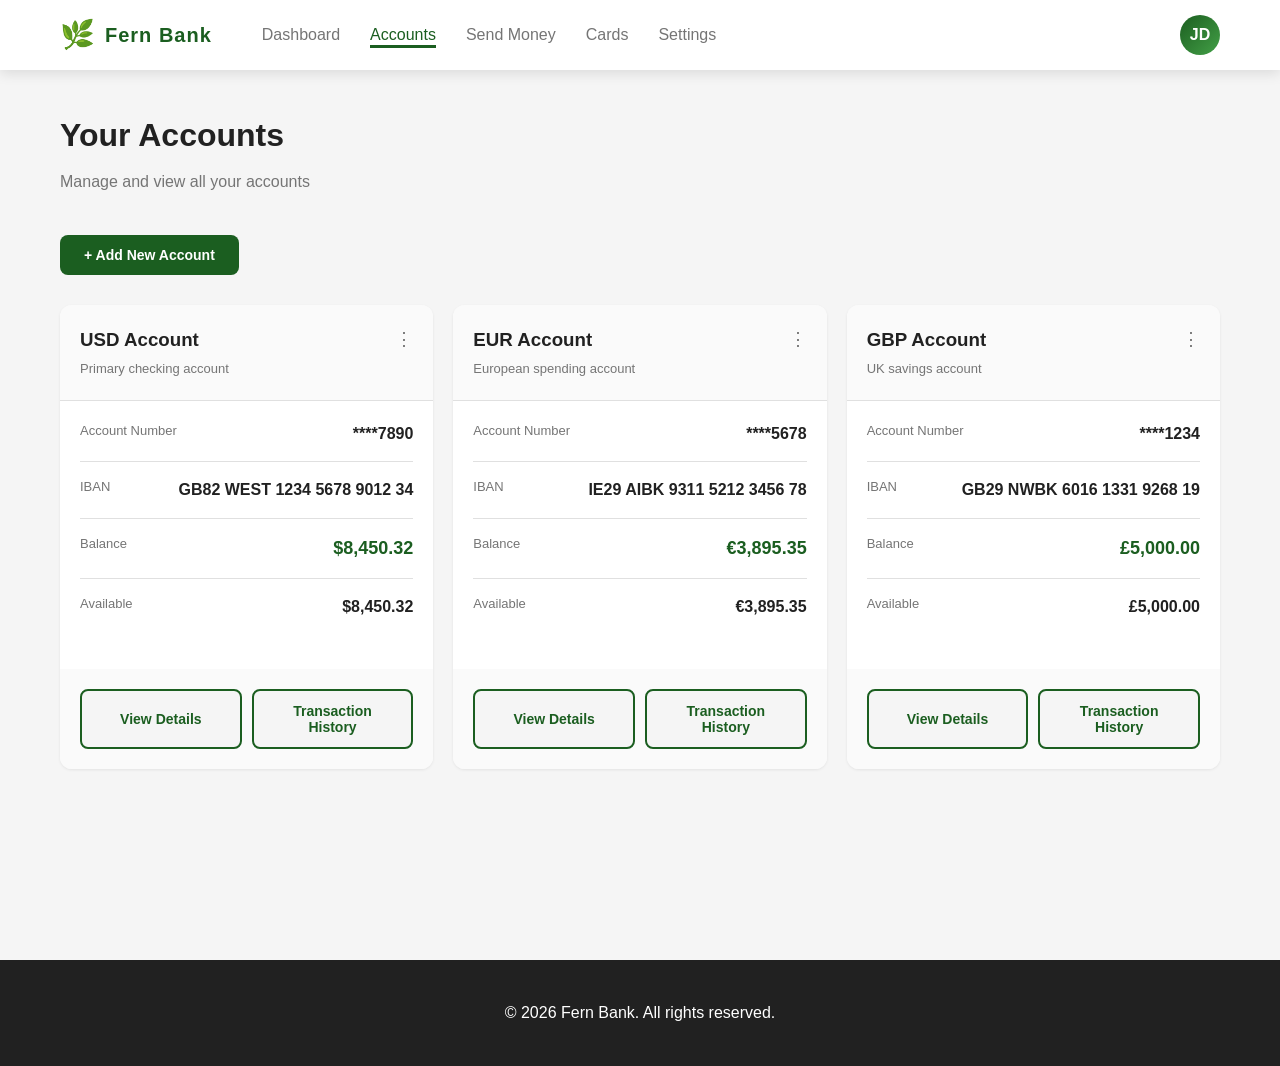
==== website/accounts.html @ 04ccd869 "Add Fern Bank website - modern banking UI inspired by Revolut - Create complete Fern Bank website wi" ====
<!DOCTYPE html>
<html lang="en">
<head>
    <meta charset="UTF-8">
    <meta name="viewport" content="width=device-width, initial-scale=1.0">
    <title>Accounts - Fern Bank</title>
    <link rel="stylesheet" href="css/styles.css">
    <link rel="stylesheet" href="css/responsive.css">
</head>
<body>
    <!-- Navigation -->
    <nav class="navbar">
        <div class="navbar-container">
            <div class="logo">
                <span class="logo-icon">🌿</span>
                <span class="logo-text">Fern Bank</span>
            </div>
            <ul class="nav-links">
                <li><a href="index.html">Dashboard</a></li>
                <li><a href="accounts.html" class="active">Accounts</a></li>
                <li><a href="transfer.html">Send Money</a></li>
                <li><a href="cards.html">Cards</a></li>
                <li><a href="settings.html">Settings</a></li>
            </ul>
            <div class="nav-user">
                <div class="user-avatar">JD</div>
            </div>
        </div>
    </nav>

    <!-- Main Content -->
    <main class="main-content">
        <div class="container">
            <section class="header-section">
                <h1>Your Accounts</h1>
                <p class="subtitle">Manage and view all your accounts</p>
            </section>

            <!-- Add Account Button -->
            <section class="action-section">
                <button class="btn btn-primary" id="addAccountBtn">+ Add New Account</button>
            </section>

            <!-- Accounts Grid -->
            <section class="accounts-detailed">
                <div class="account-card-detailed">
                    <div class="account-card-header">
                        <div class="account-info">
                            <h3>USD Account</h3>
                            <p class="account-desc">Primary checking account</p>
                        </div>
                        <span class="account-menu">⋮</span>
                    </div>
                    
                    <div class="account-card-body">
                        <div class="info-row">
                            <span class="label">Account Number</span>
                            <span class="value">****7890</span>
                        </div>
                        <div class="info-row">
                            <span class="label">IBAN</span>
                            <span class="value">GB82 WEST 1234 5678 9012 34</span>
                        </div>
                        <div class="info-row">
                            <span class="label">Balance</span>
                            <span class="value amount">$8,450.32</span>
                        </div>
                        <div class="info-row">
                            <span class="label">Available</span>
                            <span class="value">$8,450.32</span>
                        </div>
                    </div>

                    <div class="account-card-actions">
                        <button class="btn btn-secondary">View Details</button>
                        <button class="btn btn-secondary">Transaction History</button>
                    </div>
                </div>

                <div class="account-card-detailed">
                    <div class="account-card-header">
                        <div class="account-info">
                            <h3>EUR Account</h3>
                            <p class="account-desc">European spending account</p>
                        </div>
                        <span class="account-menu">⋮</span>
                    </div>
                    
                    <div class="account-card-body">
                        <div class="info-row">
                            <span class="label">Account Number</span>
                            <span class="value">****5678</span>
                        </div>
                        <div class="info-row">
                            <span class="label">IBAN</span>
                            <span class="value">IE29 AIBK 9311 5212 3456 78</span>
                        </div>
                        <div class="info-row">
                            <span class="label">Balance</span>
                            <span class="value amount">€3,895.35</span>
                        </div>
                        <div class="info-row">
                            <span class="label">Available</span>
                            <span class="value">€3,895.35</span>
                        </div>
                    </div>

                    <div class="account-card-actions">
                        <button class="btn btn-secondary">View Details</button>
                        <button class="btn btn-secondary">Transaction History</button>
                    </div>
                </div>

                <div class="account-card-detailed">
                    <div class="account-card-header">
                        <div class="account-info">
                            <h3>GBP Account</h3>
                            <p class="account-desc">UK savings account</p>
                        </div>
                        <span class="account-menu">⋮</span>
                    </div>
                    
                    <div class="account-card-body">
                        <div class="info-row">
                            <span class="label">Account Number</span>
                            <span class="value">****1234</span>
                        </div>
                        <div class="info-row">
                            <span class="label">IBAN</span>
                            <span class="value">GB29 NWBK 6016 1331 9268 19</span>
                        </div>
                        <div class="info-row">
                            <span class="label">Balance</span>
                            <span class="value amount">£5,000.00</span>
                        </div>
                        <div class="info-row">
                            <span class="label">Available</span>
                            <span class="value">£5,000.00</span>
                        </div>
                    </div>

                    <div class="account-card-actions">
                        <button class="btn btn-secondary">View Details</button>
                        <button class="btn btn-secondary">Transaction History</button>
                    </div>
                </div>
            </section>
        </div>
    </main>

    <!-- Footer -->
    <footer class="footer">
        <div class="footer-content">
            <p>&copy; 2026 Fern Bank. All rights reserved.</p>
        </div>
    </footer>

    <script src="js/main.js"></script>
</body>
</html>
---- website/css/styles.css ----
/* ============================================
   FERN BANK - MAIN STYLESHEET
   ============================================ */

:root {
    --primary-color: #1B5E20;
    --primary-dark: #0D3817;
    --primary-light: #43A047;
    --secondary-color: #FFC107;
    --background-color: #F5F5F5;
    --surface-color: #FFFFFF;
    --text-primary: #212121;
    --text-secondary: #757575;
    --border-color: #E0E0E0;
    --success-color: #4CAF50;
    --danger-color: #F44336;
    --warning-color: #FF9800;
    --shadow-sm: 0 1px 3px rgba(0, 0, 0, 0.08);
    --shadow-md: 0 4px 12px rgba(0, 0, 0, 0.1);
    --shadow-lg: 0 8px 24px rgba(0, 0, 0, 0.12);
    --transition: all 0.3s ease;
}

* {
    margin: 0;
    padding: 0;
    box-sizing: border-box;
}

body {
    font-family: -apple-system, BlinkMacSystemFont, 'Segoe UI', Roboto, Oxygen, Ubuntu, Cantarell, sans-serif;
    background-color: var(--background-color);
    color: var(--text-primary);
    line-height: 1.6;
}

/* ============================================
   NAVIGATION
   ============================================ */

.navbar {
    background-color: var(--surface-color);
    box-shadow: var(--shadow-md);
    position: sticky;
    top: 0;
    z-index: 100;
}

.navbar-container {
    max-width: 1200px;
    margin: 0 auto;
    padding: 0 20px;
    display: flex;
    align-items: center;
    justify-content: space-between;
    height: 70px;
}

.logo {
    display: flex;
    align-items: center;
    gap: 10px;
    text-decoration: none;
    color: var(--primary-color);
    font-weight: bold;
    font-size: 20px;
}

.logo-icon {
    font-size: 28px;
}

.logo-text {
    letter-spacing: 1px;
}

.nav-links {
    display: flex;
    list-style: none;
    gap: 30px;
    flex: 1;
    margin-left: 50px;
}

.nav-links a {
    text-decoration: none;
    color: var(--text-secondary);
    font-weight: 500;
    transition: var(--transition);
    position: relative;
    padding-bottom: 5px;
}

.nav-links a:hover,
.nav-links a.active {
    color: var(--primary-color);
}

.nav-links a.active::after {
    content: '';
    position: absolute;
    bottom: 0;
    left: 0;
    right: 0;
    height: 3px;
    background-color: var(--primary-color);
}

.nav-user {
    display: flex;
    align-items: center;
    gap: 15px;
    margin-left: auto;
}

.user-avatar {
    width: 40px;
    height: 40px;
    border-radius: 50%;
    background: linear-gradient(135deg, var(--primary-color), var(--primary-light));
    display: flex;
    align-items: center;
    justify-content: center;
    color: white;
    font-weight: bold;
    cursor: pointer;
    transition: var(--transition);
}

.user-avatar:hover {
    transform: scale(1.05);
    box-shadow: var(--shadow-md);
}

.user-menu {
    display: none;
}

/* ============================================
   MAIN CONTENT
   ============================================ */

.main-content {
    flex: 1;
    min-height: calc(100vh - 70px);
}

.container {
    max-width: 1200px;
    margin: 0 auto;
    padding: 40px 20px;
}

/* ============================================
   HEADER SECTION
   ============================================ */

.header-section {
    margin-bottom: 40px;
}

.header-section h1 {
    font-size: 32px;
    margin-bottom: 8px;
    color: var(--text-primary);
}

.header-section .subtitle {
    font-size: 16px;
    color: var(--text-secondary);
}

/* ============================================
   BALANCE CARD
   ============================================ */

.balance-section {
    margin-bottom: 40px;
}

.balance-card {
    background: linear-gradient(135deg, var(--primary-color), var(--primary-dark));
    color: white;
    border-radius: 16px;
    padding: 30px;
    box-shadow: var(--shadow-lg);
}

.balance-header {
    display: flex;
    justify-content: space-between;
    align-items: center;
    margin-bottom: 20px;
}

.balance-header h2 {
    font-size: 14px;
    font-weight: 500;
    opacity: 0.9;
}

.balance-toggle {
    cursor: pointer;
    font-size: 18px;
}

.balance-amount {
    margin-bottom: 30px;
}

.balance-amount .currency {
    display: block;
    font-size: 12px;
    opacity: 0.8;
    margin-bottom: 5px;
}

.balance-amount h3 {
    font-size: 48px;
    font-weight: bold;
}

.balance-footer {
    display: flex;
    gap: 30px;
    padding-top: 20px;
    border-top: 1px solid rgba(255, 255, 255, 0.2);
}

.balance-stat {
    display: flex;
    flex-direction: column;
}

.stat-label {
    font-size: 12px;
    opacity: 0.8;
}

.stat-value {
    font-size: 16px;
    font-weight: bold;
    margin-top: 3px;
}

/* ============================================
   BUTTONS
   ============================================ */

.btn {
    display: inline-flex;
    align-items: center;
    justify-content: center;
    padding: 12px 24px;
    border: none;
    border-radius: 8px;
    font-size: 14px;
    font-weight: 600;
    cursor: pointer;
    transition: var(--transition);
    text-decoration: none;
}

.btn-primary {
    background-color: var(--primary-color);
    color: white;
}

.btn-primary:hover {
    background-color: var(--primary-dark);
    box-shadow: var(--shadow-md);
}

.btn-secondary {
    background-color: var(--background-color);
    color: var(--primary-color);
    border: 2px solid var(--primary-color);
}

.btn-secondary:hover {
    background-color: var(--primary-color);
    color: white;
}

.btn-large {
    width: 100%;
    padding: 16px 24px;
    font-size: 16px;
    margin-top: 20px;
}

.btn-small {
    padding: 8px 16px;
    font-size: 12px;
}

/* ============================================
   QUICK ACTIONS
   ============================================ */

.quick-actions {
    margin-bottom: 40px;
}

.quick-actions h2 {
    margin-bottom: 20px;
    font-size: 20px;
}

.action-grid {
    display: grid;
    grid-template-columns: repeat(auto-fit, minmax(150px, 1fr));
    gap: 20px;
}

.action-btn {
    display: flex;
    flex-direction: column;
    align-items: center;
    justify-content: center;
    gap: 10px;
    padding: 20px;
    background-color: var(--surface-color);
    border-radius: 12px;
    box-shadow: var(--shadow-sm);
    text-decoration: none;
    color: var(--text-primary);
    transition: var(--transition);
}

.action-btn:hover {
    transform: translateY(-4px);
    box-shadow: var(--shadow-md);
    background-color: #F0F7F0;
}

.action-icon {
    font-size: 32px;
}

.action-label {
    font-weight: 500;
    font-size: 14px;
    text-align: center;
}

/* ============================================
   ACCOUNTS SECTION
   ============================================ */

.accounts-section,
.accounts-detailed {
    margin-bottom: 40px;
}

.accounts-section h2,
.accounts-detailed h2 {
    margin-bottom: 20px;
    font-size: 20px;
}

.accounts-list,
.accounts-detailed {
    display: grid;
    grid-template-columns: repeat(auto-fit, minmax(300px, 1fr));
    gap: 20px;
}

.account-card {
    background-color: var(--surface-color);
    border-radius: 12px;
    padding: 20px;
    box-shadow: var(--shadow-sm);
    transition: var(--transition);
}

.account-card:hover {
    box-shadow: var(--shadow-md);
}

.account-card-detailed {
    background-color: var(--surface-color);
    border-radius: 12px;
    box-shadow: var(--shadow-sm);
    overflow: hidden;
    transition: var(--transition);
}

.account-card-detailed:hover {
    box-shadow: var(--shadow-md);
}

.account-header {
    display: flex;
    justify-content: space-between;
    align-items: center;
    margin-bottom: 15px;
}

.account-card-header {
    display: flex;
    justify-content: space-between;
    align-items: flex-start;
    padding: 20px;
    background-color: #FAFAFA;
    border-bottom: 1px solid var(--border-color);
}

.account-info h3 {
    margin-bottom: 4px;
    color: var(--text-primary);
}

.account-desc {
    font-size: 13px;
    color: var(--text-secondary);
}

.account-type {
    display: block;
    font-weight: 600;
    color: var(--primary-color);
    margin-bottom: 5px;
    font-size: 14px;
}

.account-status {
    display: inline-block;
    background-color: #E8F5E9;
    color: #2E7D32;
    padding: 4px 12px;
    border-radius: 20px;
    font-size: 12px;
    font-weight: 600;
}

.account-iban,
.account-balance,
.account-status {
    display: flex;
    justify-content: space-between;
    margin-bottom: 12px;
}

.account-iban .label,
.account-balance .label {
    font-size: 13px;
    color: var(--text-secondary);
}

.account-iban .value,
.account-balance .value {
    font-weight: 600;
    color: var(--text-primary);
}

.account-card-body {
    padding: 20px;
}

.info-row {
    display: flex;
    justify-content: space-between;
    margin-bottom: 15px;
    padding-bottom: 15px;
    border-bottom: 1px solid var(--border-color);
}

.info-row:last-child {
    border-bottom: none;
}

.info-row .label {
    color: var(--text-secondary);
    font-size: 13px;
}

.info-row .value {
    font-weight: 600;
    color: var(--text-primary);
}

.info-row .amount {
    color: var(--primary-color);
    font-size: 18px;
}

.account-card-actions {
    display: flex;
    gap: 10px;
    padding: 20px;
    background-color: #FAFAFA;
}

.account-card-actions .btn {
    flex: 1;
}

.account-menu {
    cursor: pointer;
    font-size: 18px;
    color: var(--text-secondary);
}

/* ============================================
   TRANSACTIONS
   ============================================ */

.transactions-section {
    margin-bottom: 40px;
}

.transactions-section h2 {
    margin-bottom: 20px;
    font-size: 20px;
}

.transactions-list {
    background-color: var(--surface-color);
    border-radius: 12px;
    overflow: hidden;
    box-shadow: var(--shadow-sm);
}

.transaction-item {
    display: flex;
    justify-content: space-between;
    align-items: center;
    padding: 20px;
    border-bottom: 1px solid var(--border-color);
    transition: var(--transition);
}

.transaction-item:last-child {
    border-bottom: none;
}

.transaction-item:hover {
    background-color: #FAFAFA;
}

.transaction-info {
    display: flex;
    align-items: center;
    gap: 15px;
    flex: 1;
}

.transaction-icon {
    font-size: 24px;
}

.transaction-details {
    display: flex;
    flex-direction: column;
}

.transaction-name {
    font-weight: 600;
    color: var(--text-primary);
    margin-bottom: 3px;
}

.transaction-date {
    font-size: 13px;
    color: var(--text-secondary);
}

.transaction-amount {
    font-weight: 600;
    font-size: 16px;
}

.transaction-amount.positive {
    color: var(--success-color);
}

.transaction-amount.negative {
    color: var(--text-primary);
}

/* ============================================
   CARDS SECTION
   ============================================ */

.card-display {
    display: grid;
    grid-template-columns: 1fr 1fr;
    gap: 30px;
    margin-bottom: 40px;
    align-items: center;
}

.card {
    border-radius: 16px;
    padding: 24px;
    color: white;
    box-shadow: var(--shadow-lg);
    height: 220px;
    display: flex;
    flex-direction: column;
    justify-content: space-between;
}

.physical-card {
    background: linear-gradient(135deg, #1B5E20, #0D3817);
}

.virtual-card {
    background: linear-gradient(135deg, #1976D2, #1565C0);
}

.card-header {
    display: flex;
    justify-content: space-between;
    align-items: flex-start;
}

.card-type {
    font-size: 11px;
    font-weight: 700;
    letter-spacing: 2px;
    opacity: 0.8;
}

.card-logo {
    font-size: 28px;
}

.card-number {
    display: flex;
    gap: 10px;
    font-size: 20px;
    font-weight: 500;
    letter-spacing: 2px;
    margin: 20px 0;
}

.card-details {
    display: flex;
    justify-content: space-between;
}

.card-detail {
    display: flex;
    flex-direction: column;
}

.detail-label {
    font-size: 10px;
    opacity: 0.7;
    margin-bottom: 3px;
}

.detail-value {
    font-size: 14px;
    font-weight: 600;
}

.card-info {
    padding: 20px 0;
}

.card-info h3 {
    margin-bottom: 8px;
}

.card-description {
    color: var(--text-secondary);
    font-size: 14px;
    margin-bottom: 20px;
}

.card-stats {
    display: grid;
    grid-template-columns: repeat(3, 1fr);
    gap: 20px;
    margin-bottom: 20px;
    padding: 20px;
    background-color: var(--background-color);
    border-radius: 8px;
}

.stat {
    display: flex;
    flex-direction: column;
}

.stat-label {
    font-size: 12px;
    color: var(--text-secondary);
    margin-bottom: 5px;
}

.stat-value {
    font-weight: 600;
    color: var(--text-primary);
}

.stat-value.active {
    color: var(--success-color);
}

.card-actions {
    display: flex;
    gap: 10px;
}

.card-actions .btn {
    flex: 1;
}

/* ============================================
   TRANSFER SECTION
   ============================================ */

.transfer-section {
    margin-bottom: 40px;
}

.transfer-card {
    background-color: var(--surface-color);
    border-radius: 12px;
    padding: 30px;
    box-shadow: var(--shadow-md);
    max-width: 500px;
}

.transfer-form {
    display: flex;
    flex-direction: column;
}

.form-group {
    margin-bottom: 20px;
}

.form-group label {
    display: block;
    font-weight: 600;
    margin-bottom: 8px;
    color: var(--text-primary);
    font-size: 14px;
}

.form-group input,
.form-group select {
    width: 100%;
    padding: 12px;
    border: 1px solid var(--border-color);
    border-radius: 8px;
    font-size: 14px;
    transition: var(--transition);
}

.form-group input:focus,
.form-group select:focus {
    outline: none;
    border-color: var(--primary-color);
    box-shadow: 0 0 0 3px rgba(27, 94, 32, 0.1);
}

.form-row {
    display: grid;
    grid-template-columns: 1fr 1fr;
    gap: 15px;
}

.suggestions {
    margin-top: 10px;
    border: 1px solid var(--border-color);
    border-radius: 8px;
    overflow: hidden;
    display: none;
}

.suggestion-item {
    display: flex;
    align-items: center;
    gap: 12px;
    padding: 12px;
    cursor: pointer;
    transition: var(--transition);
    border-bottom: 1px solid var(--border-color);
}

.suggestion-item:last-child {
    border-bottom: none;
}

.suggestion-item:hover {
    background-color: #FAFAFA;
}

.suggestion-avatar {
    font-size: 24px;
}

.suggestion-info p {
    margin: 2px 0;
}

.suggestion-name {
    font-weight: 600;
    color: var(--text-primary);
    font-size: 14px;
}

.suggestion-email {
    font-size: 12px;
    color: var(--text-secondary);
}

.fee-info {
    margin: 20px 0;
    padding: 15px;
    background-color: var(--background-color);
    border-radius: 8px;
}

.fee-row {
    display: flex;
    justify-content: space-between;
    margin-bottom: 10px;
    font-size: 14px;
}

.fee-row.total {
    font-weight: 600;
    padding-top: 10px;
    border-top: 1px solid var(--border-color);
    margin-top: 10px;
}

.fee-label {
    color: var(--text-secondary);
}

.fee-value {
    color: var(--text-primary);
    font-weight: 600;
}

.fee-free {
    color: var(--success-color);
}

/* ============================================
   RECIPIENTS
   ============================================ */

.recent-transfers {
    margin-bottom: 40px;
}

.recipients-grid {
    display: grid;
    grid-template-columns: repeat(auto-fill, minmax(150px, 1fr));
    gap: 20px;
}

.recipient-card {
    background-color: var(--surface-color);
    border-radius: 12px;
    padding: 20px;
    text-align: center;
    box-shadow: var(--shadow-sm);
    transition: var(--transition);
}

.recipient-card:hover {
    box-shadow: var(--shadow-md);
    transform: translateY(-2px);
}

.recipient-avatar {
    font-size: 48px;
    display: block;
    margin-bottom: 10px;
}

.recipient-name {
    font-weight: 600;
    margin-bottom: 3px;
    color: var(--text-primary);
}

.recipient-email {
    font-size: 12px;
    color: var(--text-secondary);
    margin-bottom: 12px;
}

/* ============================================
   SETTINGS
   ============================================ */

.settings-layout {
    display: grid;
    grid-template-columns: 250px 1fr;
    gap: 30px;
}

.settings-sidebar {
    background-color: var(--surface-color);
    border-radius: 12px;
    padding: 0;
    height: fit-content;
    box-shadow: var(--shadow-sm);
}

.settings-menu {
    display: flex;
    flex-direction: column;
    list-style: none;
}

.menu-item {
    display: block;
    padding: 15px 20px;
    text-decoration: none;
    color: var(--text-secondary);
    border-bottom: 1px solid var(--border-color);
    transition: var(--transition);
    cursor: pointer;
}

.menu-item:last-child {
    border-bottom: none;
}

.menu-item:hover {
    background-color: #FAFAFA;
    color: var(--primary-color);
}

.menu-item.active {
    background-color: #F0F7F0;
    color: var(--primary-color);
    font-weight: 600;
    border-left: 4px solid var(--primary-color);
    padding-left: 16px;
}

.settings-content {
    display: flex;
    flex-direction: column;
    gap: 20px;
}

.settings-panel h2 {
    margin-bottom: 20px;
    font-size: 22px;
}

.setting-card {
    background-color: var(--surface-color);
    border-radius: 12px;
    overflow: hidden;
    box-shadow: var(--shadow-sm);
}

.setting-header {
    padding: 20px;
    background-color: #FAFAFA;
    border-bottom: 1px solid var(--border-color);
}

.setting-header h3 {
    font-size: 16px;
    margin: 0;
}

.setting-body {
    padding: 20px;
}

.setting-desc {
    font-size: 13px;
    color: var(--text-secondary);
}

.profile-item {
    display: flex;
    align-items: center;
    gap: 20px;
    margin-bottom: 20px;
}

.profile-avatar {
    width: 80px;
    height: 80px;
    border-radius: 50%;
    object-fit: cover;
}

.profile-info {
    flex: 1;
}

.profile-info p {
    margin: 3px 0;
}

.toggle-item {
    display: flex;
    justify-content: space-between;
    align-items: center;
    padding: 15px 0;
    border-bottom: 1px solid var(--border-color);
}

.toggle-item:last-child {
    border-bottom: none;
}

.toggle-info p {
    margin: 3px 0;
}

.toggle-switch {
    position: relative;
    display: inline-block;
    width: 50px;
    height: 28px;
}

.toggle-switch input {
    opacity: 0;
    width: 0;
    height: 0;
}

.toggle-slider {
    position: absolute;
    cursor: pointer;
    top: 0;
    left: 0;
    right: 0;
    bottom: 0;
    background-color: #CCC;
    transition: var(--transition);
    border-radius: 34px;
}

.toggle-slider:before {
    position: absolute;
    content: '';
    height: 22px;
    width: 22px;
    left: 3px;
    bottom: 3px;
    background-color: white;
    transition: var(--transition);
    border-radius: 50%;
}

input:checked + .toggle-slider {
    background-color: var(--primary-color);
}

input:checked + .toggle-slider:before {
    transform: translateX(22px);
}

.session-item,
.limit-item,
.support-item {
    display: flex;
    justify-content: space-between;
    align-items: center;
    padding: 15px 0;
    border-bottom: 1px solid var(--border-color);
}

.session-item:last-child,
.limit-item:last-child,
.support-item:last-child {
    border-bottom: none;
}

.session-info p,
.support-item p {
    margin: 3px 0;
}

.badge {
    background-color: #E8F5E9;
    color: #2E7D32;
    padding: 4px 12px;
    border-radius: 20px;
    font-size: 12px;
    font-weight: 600;
}

/* ============================================
   ACTION SECTION
   ============================================ */

.action-section {
    margin-bottom: 30px;
}

/* ============================================
   FOOTER
   ============================================ */

.footer {
    background-color: var(--text-primary);
    color: white;
    padding: 40px 20px;
    margin-top: 60px;
}

.footer-content {
    max-width: 1200px;
    margin: 0 auto;
    text-align: center;
}

.footer-links {
    list-style: none;
    display: flex;
    justify-content: center;
    gap: 30px;
    margin-top: 15px;
}

.footer-links a {
    color: #B0BEC5;
    text-decoration: none;
    transition: var(--transition);
}

.footer-links a:hover {
    color: white;
}
---- website/css/responsive.css ----
/* ============================================
   FERN BANK - RESPONSIVE DESIGN
   ============================================ */

/* Tablet (768px and up) */
@media (max-width: 1024px) {
    .navbar-container {
        padding: 0 15px;
    }

    .nav-links {
        gap: 20px;
        font-size: 14px;
    }

    .container {
        padding: 30px 15px;
    }

    .action-grid {
        grid-template-columns: repeat(auto-fit, minmax(120px, 1fr));
    }

    .settings-layout {
        grid-template-columns: 200px 1fr;
        gap: 20px;
    }

    .card-display {
        grid-template-columns: 1fr;
        gap: 20px;
    }

    .balance-card {
        padding: 20px;
    }

    .balance-amount h3 {
        font-size: 36px;
    }
}

/* Mobile (600px and below) */
@media (max-width: 768px) {
    .navbar-container {
        flex-direction: column;
        height: auto;
        gap: 15px;
        padding: 15px;
    }

    .nav-links {
        flex-direction: column;
        gap: 10px;
        margin-left: 0;
        width: 100%;
    }

    .nav-links a {
        display: block;
        padding: 10px;
    }

    .nav-user {
        width: 100%;
        justify-content: space-between;
    }

    .container {
        padding: 20px 15px;
    }

    .action-grid {
        grid-template-columns: repeat(2, 1fr);
        gap: 15px;
    }

    .action-btn {
        padding: 15px;
    }

    .action-icon {
        font-size: 28px;
    }

    .action-label {
        font-size: 12px;
    }

    .accounts-list,
    .accounts-detailed {
        grid-template-columns: 1fr;
    }

    .balance-card {
        padding: 20px;
    }

    .balance-amount h3 {
        font-size: 28px;
    }

    .balance-footer {
        flex-direction: column;
        gap: 15px;
    }

    .recipients-grid {
        grid-template-columns: repeat(auto-fill, minmax(100px, 1fr));
        gap: 15px;
    }

    .settings-layout {
        grid-template-columns: 1fr;
        gap: 20px;
    }

    .settings-sidebar {
        display: grid;
        grid-template-columns: repeat(auto-fit, minmax(100px, 1fr));
        gap: 10px;
    }

    .settings-menu {
        flex-direction: row;
        flex-wrap: wrap;
    }

    .menu-item {
        flex: 1;
        min-width: 100px;
        text-align: center;
        padding: 10px;
        border-right: 1px solid var(--border-color);
        border-bottom: none;
    }

    .menu-item:last-child {
        border-right: none;
    }

    .menu-item.active {
        border-left: none;
        border-bottom: 3px solid var(--primary-color);
        padding-bottom: 7px;
    }

    .card-display {
        grid-template-columns: 1fr;
        gap: 20px;
    }

    .transfer-card {
        max-width: 100%;
    }

    .form-row {
        grid-template-columns: 1fr;
    }

    .card-stats {
        grid-template-columns: 1fr;
    }

    .balance-stats {
        flex-direction: column;
        gap: 15px;
    }
}

/* Small Mobile (480px and below) */
@media (max-width: 480px) {
    .logo-icon {
        font-size: 24px;
    }

    .logo-text {
        font-size: 16px;
    }

    .balance-amount h3 {
        font-size: 24px;
    }

    .action-grid {
        grid-template-columns: 1fr;
    }

    .action-btn {
        padding: 12px;
        gap: 8px;
    }

    .action-icon {
        font-size: 24px;
    }

    .action-label {
        font-size: 11px;
    }

    .section-title {
        font-size: 18px;
    }

    .header-section h1 {
        font-size: 24px;
    }

    .transaction-item {
        flex-direction: column;
        gap: 10px;
    }

    .transaction-amount {
        align-self: flex-start;
    }

    .card {
        height: 180px;
        padding: 16px;
    }

    .card-number {
        font-size: 16px;
        gap: 8px;
    }

    .recipient-card {
        padding: 15px;
    }

    .recipient-avatar {
        font-size: 36px;
    }

    .btn-large {
        padding: 12px 16px;
        font-size: 14px;
    }
}
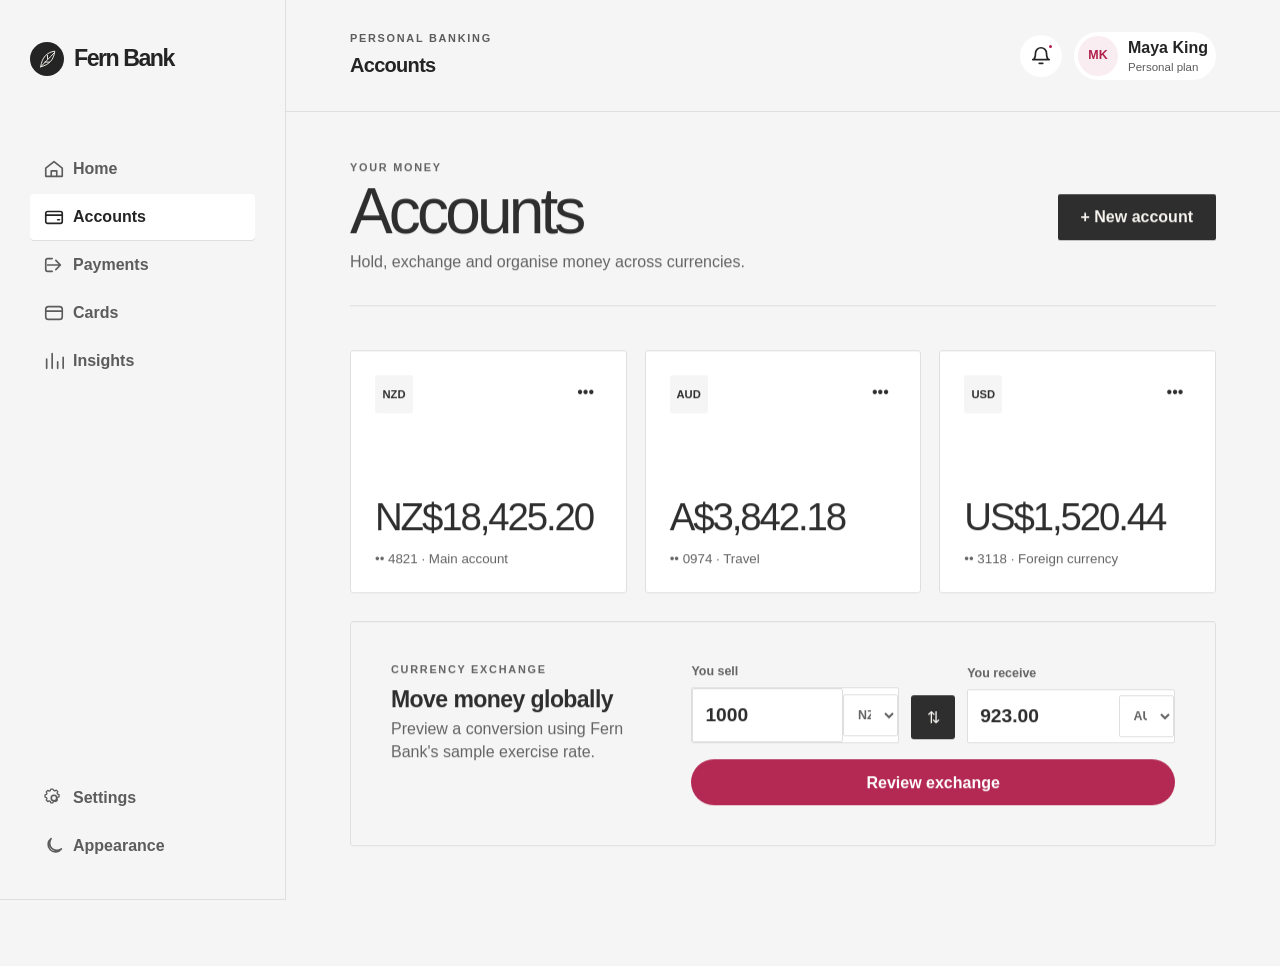
==== commit 6fcec055: "Add Project Koru ARB pack, refresh Fern Bank demo, and reframe repo as review/training material avat" ====
--- a/website/accounts.html
+++ b/website/accounts.html
@@ -1,160 +1,5 @@
-<!DOCTYPE html>
+<!doctype html>
 <html lang="en">
-<head>
-    <meta charset="UTF-8">
-    <meta name="viewport" content="width=device-width, initial-scale=1.0">
-    <title>Accounts - Fern Bank</title>
-    <link rel="stylesheet" href="css/styles.css">
-    <link rel="stylesheet" href="css/responsive.css">
-</head>
-<body>
-    <!-- Navigation -->
-    <nav class="navbar">
-        <div class="navbar-container">
-            <div class="logo">
-                <span class="logo-icon">🌿</span>
-                <span class="logo-text">Fern Bank</span>
-            </div>
-            <ul class="nav-links">
-                <li><a href="index.html">Dashboard</a></li>
-                <li><a href="accounts.html" class="active">Accounts</a></li>
-                <li><a href="transfer.html">Send Money</a></li>
-                <li><a href="cards.html">Cards</a></li>
-                <li><a href="settings.html">Settings</a></li>
-            </ul>
-            <div class="nav-user">
-                <div class="user-avatar">JD</div>
-            </div>
-        </div>
-    </nav>
-
-    <!-- Main Content -->
-    <main class="main-content">
-        <div class="container">
-            <section class="header-section">
-                <h1>Your Accounts</h1>
-                <p class="subtitle">Manage and view all your accounts</p>
-            </section>
-
-            <!-- Add Account Button -->
-            <section class="action-section">
-                <button class="btn btn-primary" id="addAccountBtn">+ Add New Account</button>
-            </section>
-
-            <!-- Accounts Grid -->
-            <section class="accounts-detailed">
-                <div class="account-card-detailed">
-                    <div class="account-card-header">
-                        <div class="account-info">
-                            <h3>USD Account</h3>
-                            <p class="account-desc">Primary checking account</p>
-                        </div>
-                        <span class="account-menu">⋮</span>
-                    </div>
-                    
-                    <div class="account-card-body">
-                        <div class="info-row">
-                            <span class="label">Account Number</span>
-                            <span class="value">****7890</span>
-                        </div>
-                        <div class="info-row">
-                            <span class="label">IBAN</span>
-                            <span class="value">GB82 WEST 1234 5678 9012 34</span>
-                        </div>
-                        <div class="info-row">
-                            <span class="label">Balance</span>
-                            <span class="value amount">$8,450.32</span>
-                        </div>
-                        <div class="info-row">
-                            <span class="label">Available</span>
-                            <span class="value">$8,450.32</span>
-                        </div>
-                    </div>
-
-                    <div class="account-card-actions">
-                        <button class="btn btn-secondary">View Details</button>
-                        <button class="btn btn-secondary">Transaction History</button>
-                    </div>
-                </div>
-
-                <div class="account-card-detailed">
-                    <div class="account-card-header">
-                        <div class="account-info">
-                            <h3>EUR Account</h3>
-                            <p class="account-desc">European spending account</p>
-                        </div>
-                        <span class="account-menu">⋮</span>
-                    </div>
-                    
-                    <div class="account-card-body">
-                        <div class="info-row">
-                            <span class="label">Account Number</span>
-                            <span class="value">****5678</span>
-                        </div>
-                        <div class="info-row">
-                            <span class="label">IBAN</span>
-                            <span class="value">IE29 AIBK 9311 5212 3456 78</span>
-                        </div>
-                        <div class="info-row">
-                            <span class="label">Balance</span>
-                            <span class="value amount">€3,895.35</span>
-                        </div>
-                        <div class="info-row">
-                            <span class="label">Available</span>
-                            <span class="value">€3,895.35</span>
-                        </div>
-                    </div>
-
-                    <div class="account-card-actions">
-                        <button class="btn btn-secondary">View Details</button>
-                        <button class="btn btn-secondary">Transaction History</button>
-                    </div>
-                </div>
-
-                <div class="account-card-detailed">
-                    <div class="account-card-header">
-                        <div class="account-info">
-                            <h3>GBP Account</h3>
-                            <p class="account-desc">UK savings account</p>
-                        </div>
-                        <span class="account-menu">⋮</span>
-                    </div>
-                    
-                    <div class="account-card-body">
-                        <div class="info-row">
-                            <span class="label">Account Number</span>
-                            <span class="value">****1234</span>
-                        </div>
-                        <div class="info-row">
-                            <span class="label">IBAN</span>
-                            <span class="value">GB29 NWBK 6016 1331 9268 19</span>
-                        </div>
-                        <div class="info-row">
-                            <span class="label">Balance</span>
-                            <span class="value amount">£5,000.00</span>
-                        </div>
-                        <div class="info-row">
-                            <span class="label">Available</span>
-                            <span class="value">£5,000.00</span>
-                        </div>
-                    </div>
-
-                    <div class="account-card-actions">
-                        <button class="btn btn-secondary">View Details</button>
-                        <button class="btn btn-secondary">Transaction History</button>
-                    </div>
-                </div>
-            </section>
-        </div>
-    </main>
-
-    <!-- Footer -->
-    <footer class="footer">
-        <div class="footer-content">
-            <p>&copy; 2026 Fern Bank. All rights reserved.</p>
-        </div>
-    </footer>
-
-    <script src="js/main.js"></script>
-</body>
+<head><meta charset="utf-8"><meta http-equiv="refresh" content="0; url=index.html#accounts"><title>Accounts · Fern Bank</title></head>
+<body><p><a href="index.html#accounts">Open Fern Bank accounts</a></p></body>
 </html>
